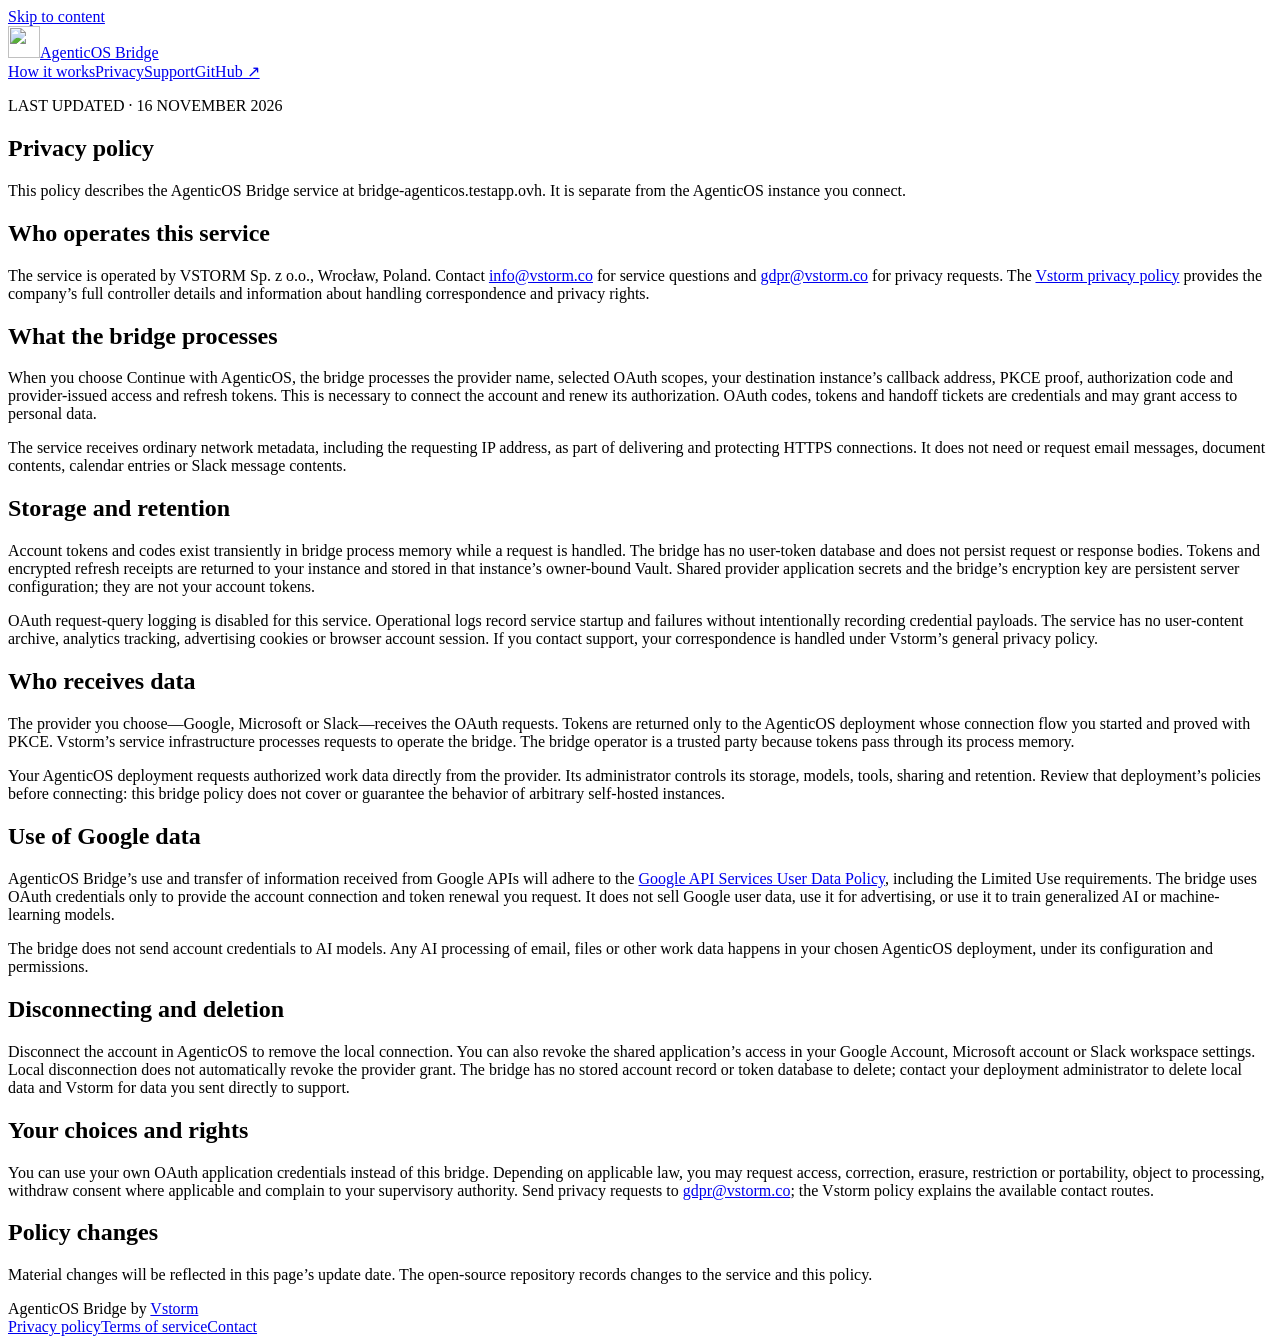
==== src/agenticos_bridge/public/privacy/index.html @ 4414c1a0 "feat(service): add public verification pages and security checks" ====
<!doctype html>
<html lang="en"><head><meta charset="utf-8"><meta name="viewport" content="width=device-width, initial-scale=1">
<title>Privacy policy · AgenticOS Bridge</title><meta name="description" content="How AgenticOS Bridge processes OAuth credentials and protects connected account data.">
<link rel="canonical" href="https://bridge-agenticos.testapp.ovh/privacy/"><link rel="icon" href="/assets/logo.svg" type="image/svg+xml">
<link rel="stylesheet" href="/assets/site.css"><meta name="color-scheme" content="light dark"></head>
<body><a class="skip" href="#main">Skip to content</a>
<header class="shell"><a class="brand" href="/"><img src="/assets/logo.svg" width="32" height="32" alt=""><span>AgenticOS <span class="muted">Bridge</span></span></a>
<nav aria-label="Main navigation"><a href="/#how-it-works">How it works</a><a href="/privacy/">Privacy</a><a href="/support/">Support</a><a href="https://github.com/vstorm-co/agenticos-bridge">GitHub ↗</a></nav></header>
<main id="main" class="shell">
<article class="prose"><p class="eyebrow">LAST UPDATED · 16 NOVEMBER 2026</p><h1>Privacy policy</h1>
<p class="lead">This policy describes the AgenticOS Bridge service at bridge-agenticos.testapp.ovh. It is separate from the AgenticOS instance you connect.</p>
<h2>Who operates this service</h2><p>The service is operated by VSTORM Sp. z o.o., Wrocław, Poland. Contact <a href="mailto:info@vstorm.co">info@vstorm.co</a> for service questions and <a href="mailto:gdpr@vstorm.co">gdpr@vstorm.co</a> for privacy requests. The <a href="https://vstorm.co/privacy-policy/">Vstorm privacy policy</a> provides the company’s full controller details and information about handling correspondence and privacy rights.</p>
<h2>What the bridge processes</h2><p>When you choose Continue with AgenticOS, the bridge processes the provider name, selected OAuth scopes, your destination instance’s callback address, PKCE proof, authorization code and provider-issued access and refresh tokens. This is necessary to connect the account and renew its authorization. OAuth codes, tokens and handoff tickets are credentials and may grant access to personal data.</p>
<p>The service receives ordinary network metadata, including the requesting IP address, as part of delivering and protecting HTTPS connections. It does not need or request email messages, document contents, calendar entries or Slack message contents.</p>
<h2>Storage and retention</h2><p>Account tokens and codes exist transiently in bridge process memory while a request is handled. The bridge has no user-token database and does not persist request or response bodies. Tokens and encrypted refresh receipts are returned to your instance and stored in that instance’s owner-bound Vault. Shared provider application secrets and the bridge’s encryption key are persistent server configuration; they are not your account tokens.</p>
<p>OAuth request-query logging is disabled for this service. Operational logs record service startup and failures without intentionally recording credential payloads. The service has no user-content archive, analytics tracking, advertising cookies or browser account session. If you contact support, your correspondence is handled under Vstorm’s general privacy policy.</p>
<h2>Who receives data</h2><p>The provider you choose—Google, Microsoft or Slack—receives the OAuth requests. Tokens are returned only to the AgenticOS deployment whose connection flow you started and proved with PKCE. Vstorm’s service infrastructure processes requests to operate the bridge. The bridge operator is a trusted party because tokens pass through its process memory.</p>
<p>Your AgenticOS deployment requests authorized work data directly from the provider. Its administrator controls its storage, models, tools, sharing and retention. Review that deployment’s policies before connecting: this bridge policy does not cover or guarantee the behavior of arbitrary self-hosted instances.</p>
<h2>Use of Google data</h2><p>AgenticOS Bridge’s use and transfer of information received from Google APIs will adhere to the <a href="https://developers.google.com/terms/api-services-user-data-policy">Google API Services User Data Policy</a>, including the Limited Use requirements. The bridge uses OAuth credentials only to provide the account connection and token renewal you request. It does not sell Google user data, use it for advertising, or use it to train generalized AI or machine-learning models.</p>
<p>The bridge does not send account credentials to AI models. Any AI processing of email, files or other work data happens in your chosen AgenticOS deployment, under its configuration and permissions.</p>
<h2>Disconnecting and deletion</h2><p>Disconnect the account in AgenticOS to remove the local connection. You can also revoke the shared application’s access in your Google Account, Microsoft account or Slack workspace settings. Local disconnection does not automatically revoke the provider grant. The bridge has no stored account record or token database to delete; contact your deployment administrator to delete local data and Vstorm for data you sent directly to support.</p>
<h2>Your choices and rights</h2><p>You can use your own OAuth application credentials instead of this bridge. Depending on applicable law, you may request access, correction, erasure, restriction or portability, object to processing, withdraw consent where applicable and complain to your supervisory authority. Send privacy requests to <a href="mailto:gdpr@vstorm.co">gdpr@vstorm.co</a>; the Vstorm policy explains the available contact routes.</p>
<h2>Policy changes</h2><p>Material changes will be reflected in this page’s update date. The open-source repository records changes to the service and this policy.</p></article>
</main>
<footer class="shell"><span>AgenticOS Bridge by <a href="https://vstorm.co">Vstorm</a></span><nav aria-label="Footer"><a href="/privacy/">Privacy policy</a><a href="/terms/">Terms of service</a><a href="/support/">Contact</a></nav></footer>
</body></html>
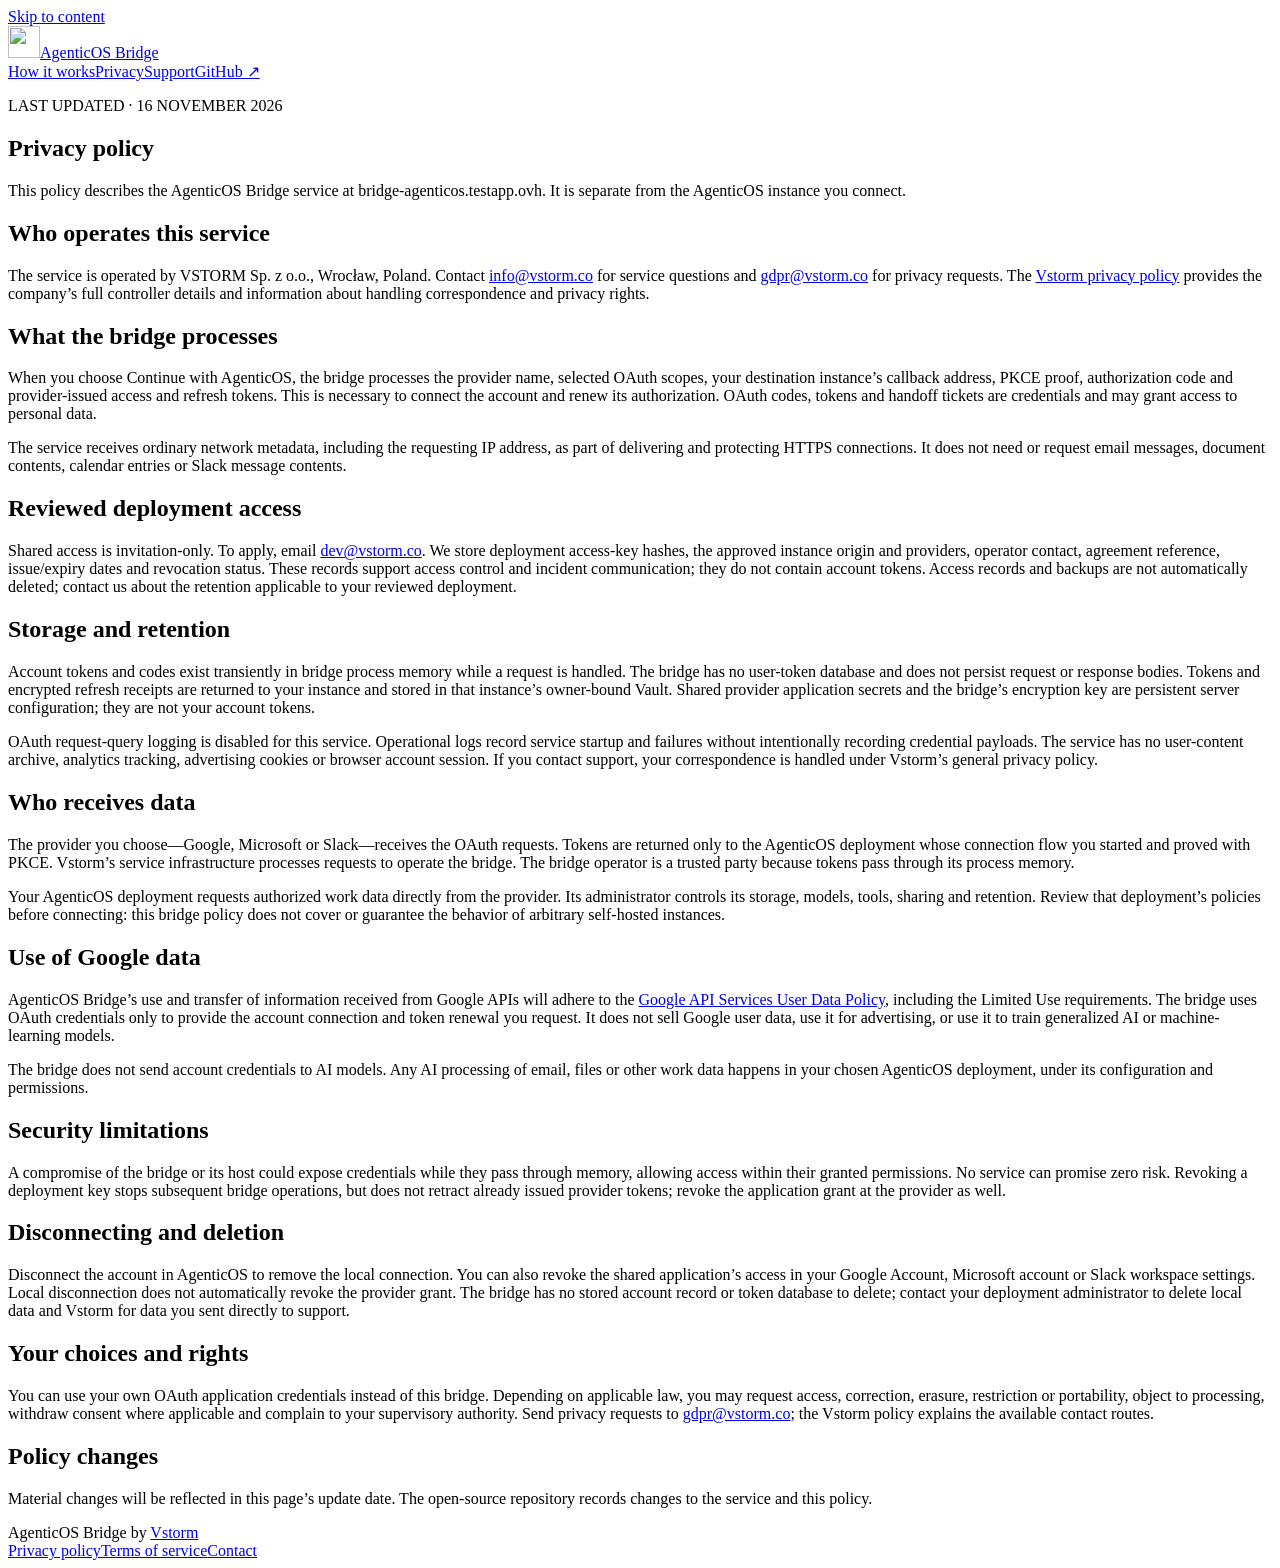
==== commit f627a860: "feat(access): require reviewed deployment keys for oauth" ====
--- a/src/agenticos_bridge/public/privacy/index.html
+++ b/src/agenticos_bridge/public/privacy/index.html
@@ -12,13 +12,13 @@
 <h2>Who operates this service</h2><p>The service is operated by VSTORM Sp. z o.o., Wrocław, Poland. Contact <a href="mailto:info@vstorm.co">info@vstorm.co</a> for service questions and <a href="mailto:gdpr@vstorm.co">gdpr@vstorm.co</a> for privacy requests. The <a href="https://vstorm.co/privacy-policy/">Vstorm privacy policy</a> provides the company’s full controller details and information about handling correspondence and privacy rights.</p>
 <h2>What the bridge processes</h2><p>When you choose Continue with AgenticOS, the bridge processes the provider name, selected OAuth scopes, your destination instance’s callback address, PKCE proof, authorization code and provider-issued access and refresh tokens. This is necessary to connect the account and renew its authorization. OAuth codes, tokens and handoff tickets are credentials and may grant access to personal data.</p>
 <p>The service receives ordinary network metadata, including the requesting IP address, as part of delivering and protecting HTTPS connections. It does not need or request email messages, document contents, calendar entries or Slack message contents.</p>
-<h2>Storage and retention</h2><p>Account tokens and codes exist transiently in bridge process memory while a request is handled. The bridge has no user-token database and does not persist request or response bodies. Tokens and encrypted refresh receipts are returned to your instance and stored in that instance’s owner-bound Vault. Shared provider application secrets and the bridge’s encryption key are persistent server configuration; they are not your account tokens.</p>
+<h2>Reviewed deployment access</h2><p>Shared access is invitation-only. To apply, email <a href="mailto:dev@vstorm.co">dev@vstorm.co</a>. We store deployment access-key hashes, the approved instance origin and providers, operator contact, agreement reference, issue/expiry dates and revocation status. These records support access control and incident communication; they do not contain account tokens. Access records and backups are not automatically deleted; contact us about the retention applicable to your reviewed deployment.</p><h2>Storage and retention</h2><p>Account tokens and codes exist transiently in bridge process memory while a request is handled. The bridge has no user-token database and does not persist request or response bodies. Tokens and encrypted refresh receipts are returned to your instance and stored in that instance’s owner-bound Vault. Shared provider application secrets and the bridge’s encryption key are persistent server configuration; they are not your account tokens.</p>
 <p>OAuth request-query logging is disabled for this service. Operational logs record service startup and failures without intentionally recording credential payloads. The service has no user-content archive, analytics tracking, advertising cookies or browser account session. If you contact support, your correspondence is handled under Vstorm’s general privacy policy.</p>
 <h2>Who receives data</h2><p>The provider you choose—Google, Microsoft or Slack—receives the OAuth requests. Tokens are returned only to the AgenticOS deployment whose connection flow you started and proved with PKCE. Vstorm’s service infrastructure processes requests to operate the bridge. The bridge operator is a trusted party because tokens pass through its process memory.</p>
 <p>Your AgenticOS deployment requests authorized work data directly from the provider. Its administrator controls its storage, models, tools, sharing and retention. Review that deployment’s policies before connecting: this bridge policy does not cover or guarantee the behavior of arbitrary self-hosted instances.</p>
 <h2>Use of Google data</h2><p>AgenticOS Bridge’s use and transfer of information received from Google APIs will adhere to the <a href="https://developers.google.com/terms/api-services-user-data-policy">Google API Services User Data Policy</a>, including the Limited Use requirements. The bridge uses OAuth credentials only to provide the account connection and token renewal you request. It does not sell Google user data, use it for advertising, or use it to train generalized AI or machine-learning models.</p>
 <p>The bridge does not send account credentials to AI models. Any AI processing of email, files or other work data happens in your chosen AgenticOS deployment, under its configuration and permissions.</p>
-<h2>Disconnecting and deletion</h2><p>Disconnect the account in AgenticOS to remove the local connection. You can also revoke the shared application’s access in your Google Account, Microsoft account or Slack workspace settings. Local disconnection does not automatically revoke the provider grant. The bridge has no stored account record or token database to delete; contact your deployment administrator to delete local data and Vstorm for data you sent directly to support.</p>
+<h2>Security limitations</h2><p>A compromise of the bridge or its host could expose credentials while they pass through memory, allowing access within their granted permissions. No service can promise zero risk. Revoking a deployment key stops subsequent bridge operations, but does not retract already issued provider tokens; revoke the application grant at the provider as well.</p><h2>Disconnecting and deletion</h2><p>Disconnect the account in AgenticOS to remove the local connection. You can also revoke the shared application’s access in your Google Account, Microsoft account or Slack workspace settings. Local disconnection does not automatically revoke the provider grant. The bridge has no stored account record or token database to delete; contact your deployment administrator to delete local data and Vstorm for data you sent directly to support.</p>
 <h2>Your choices and rights</h2><p>You can use your own OAuth application credentials instead of this bridge. Depending on applicable law, you may request access, correction, erasure, restriction or portability, object to processing, withdraw consent where applicable and complain to your supervisory authority. Send privacy requests to <a href="mailto:gdpr@vstorm.co">gdpr@vstorm.co</a>; the Vstorm policy explains the available contact routes.</p>
 <h2>Policy changes</h2><p>Material changes will be reflected in this page’s update date. The open-source repository records changes to the service and this policy.</p></article>
 </main>
